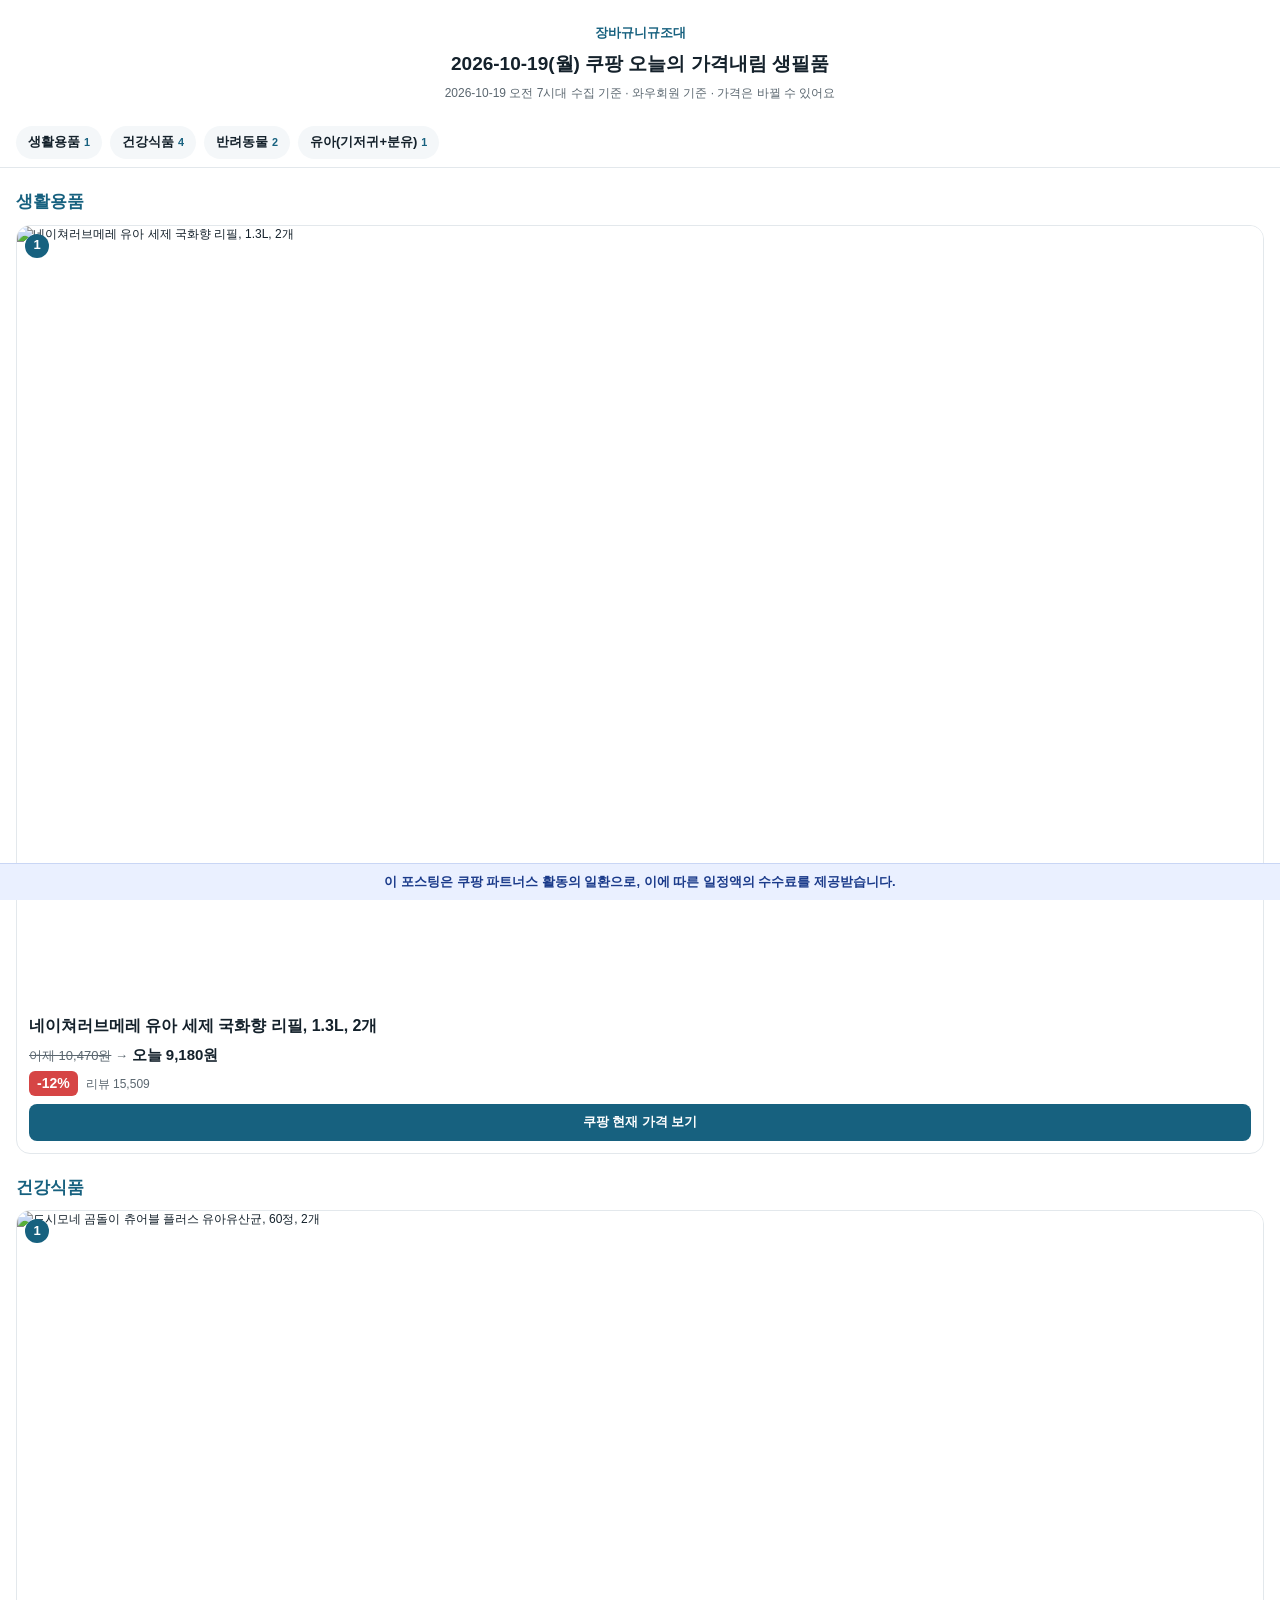
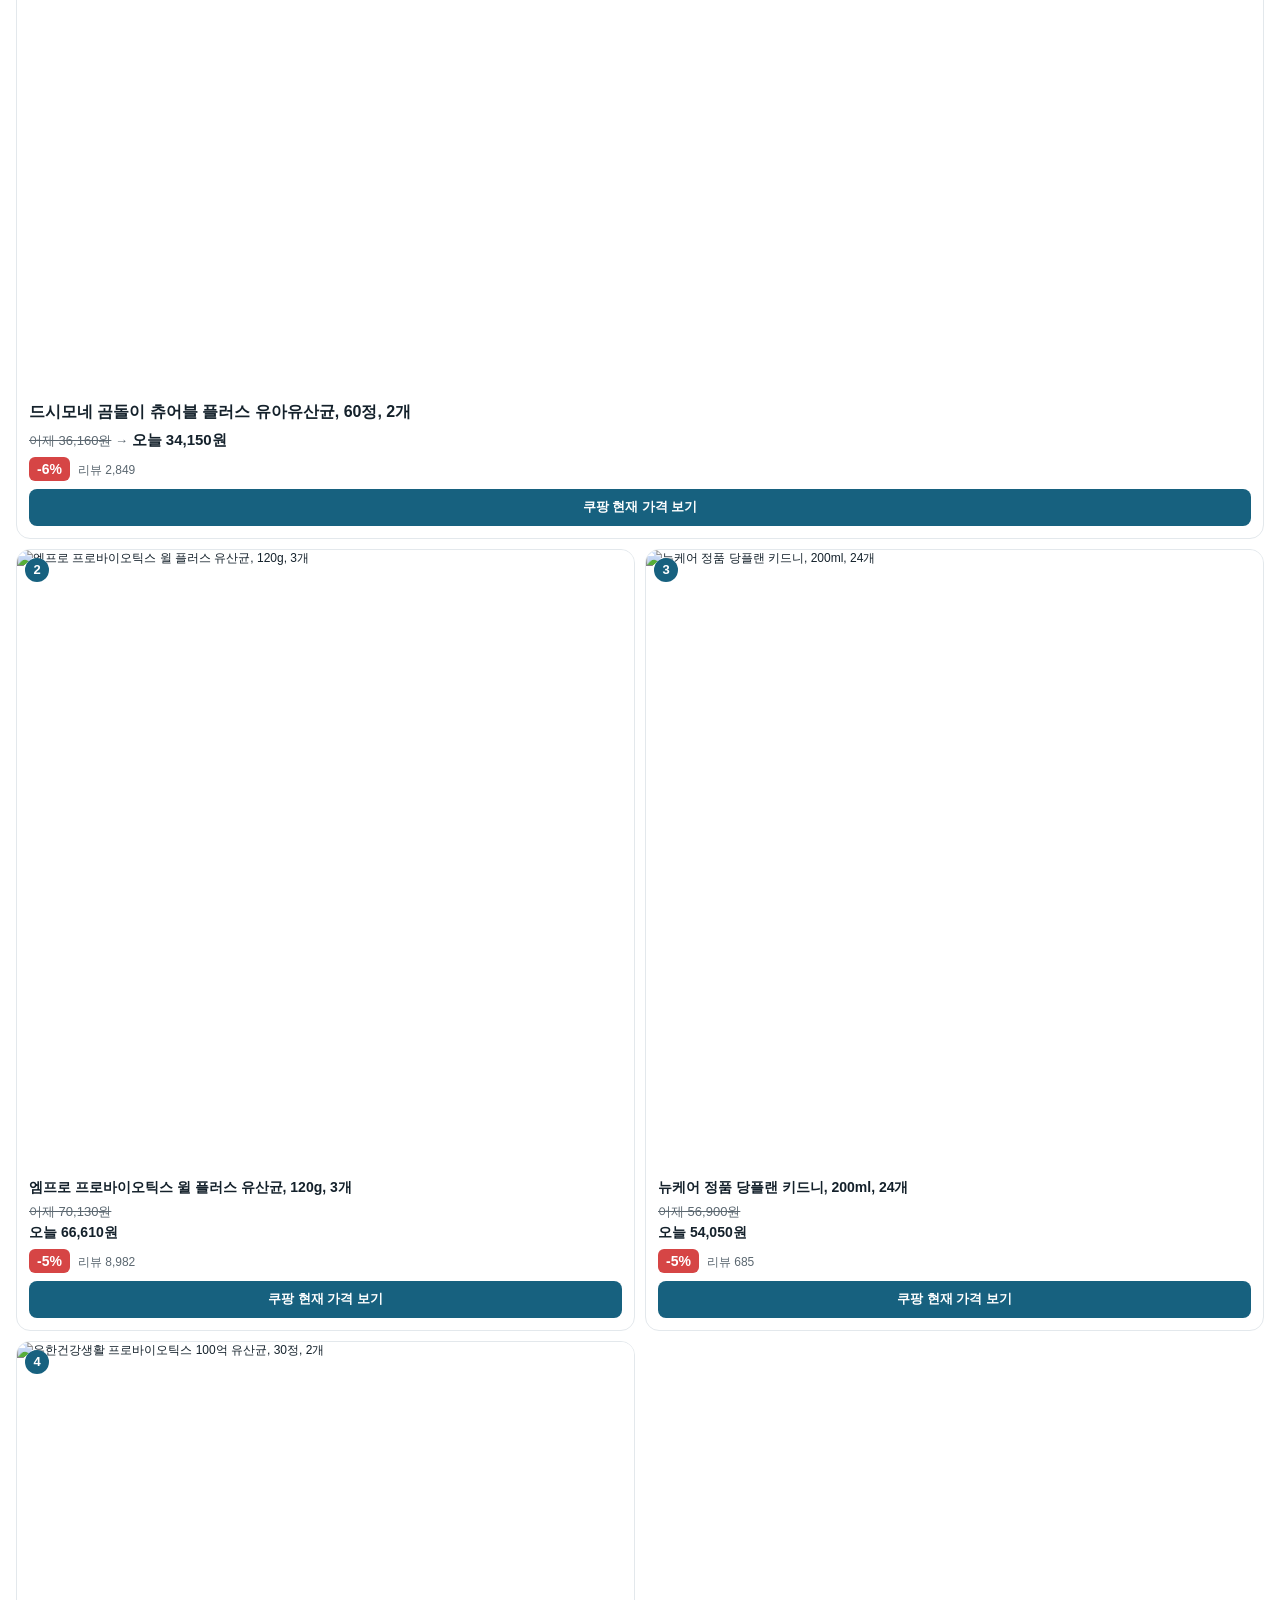
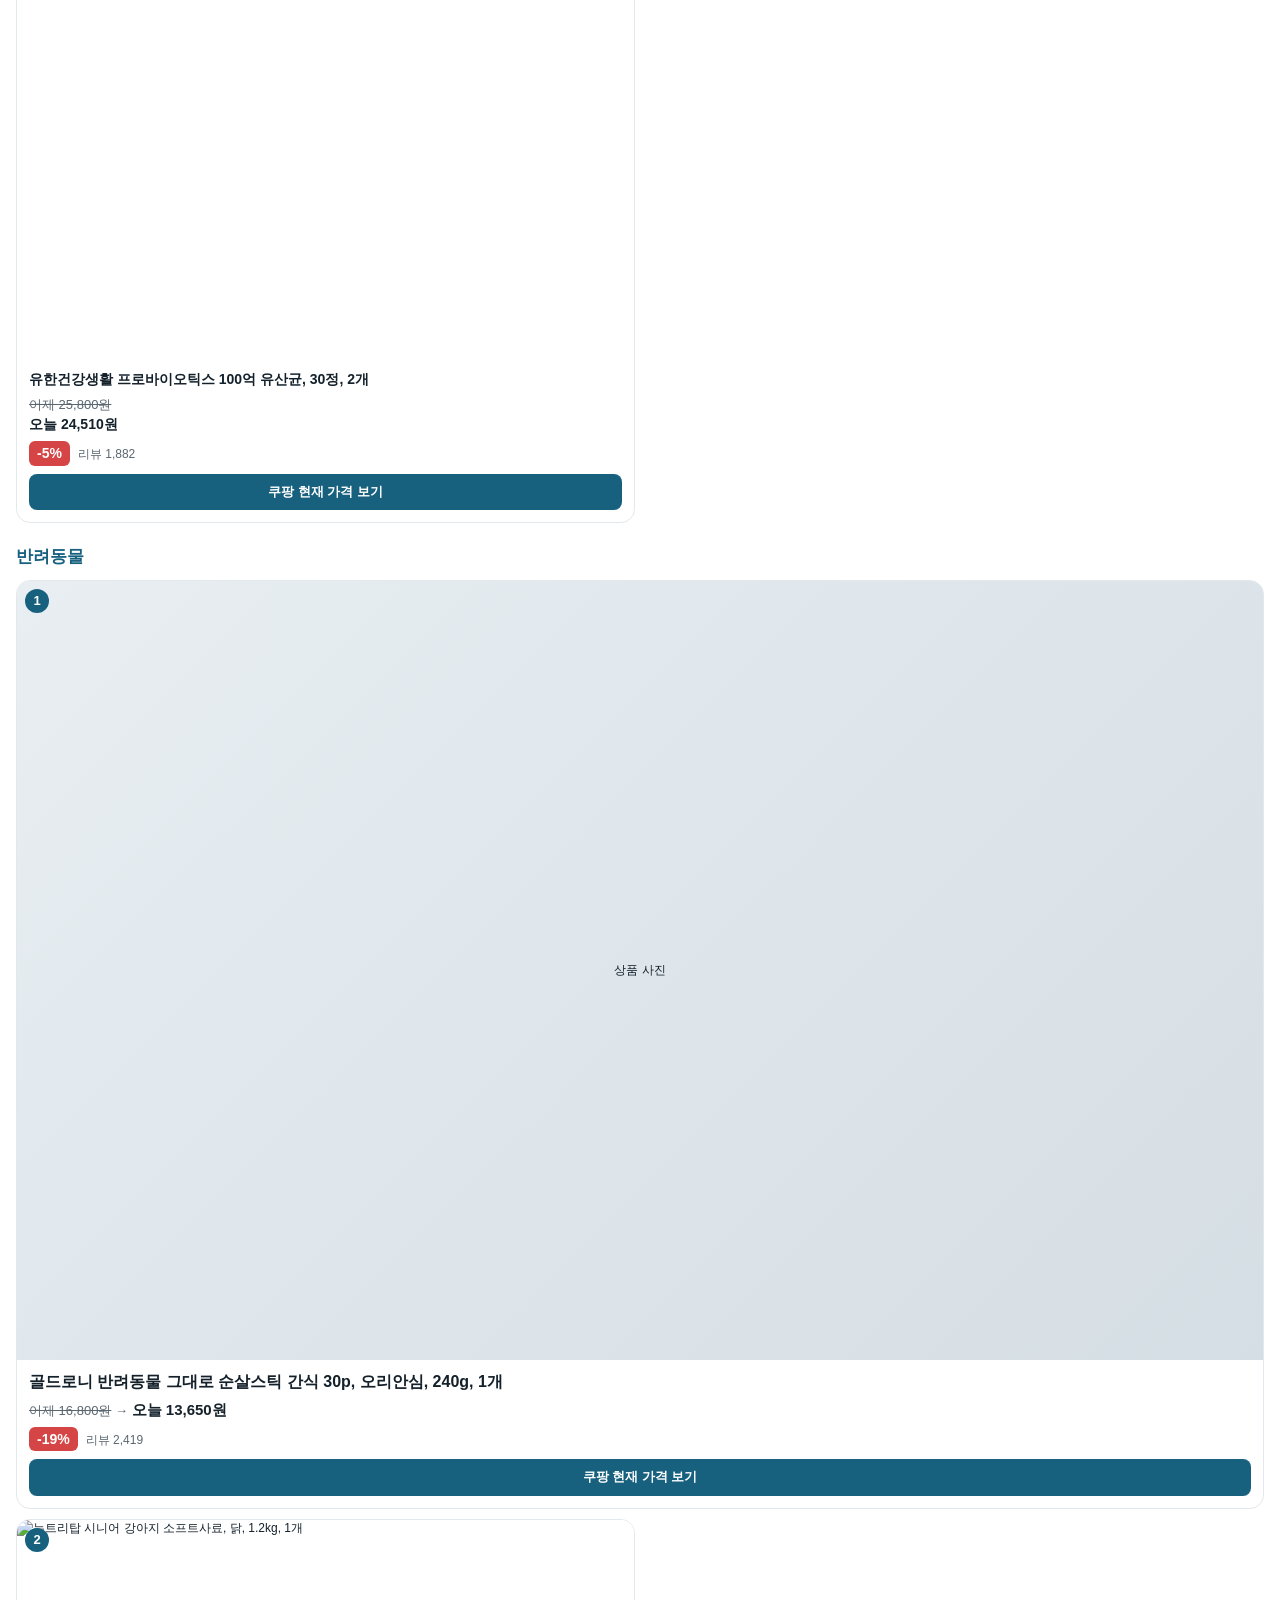
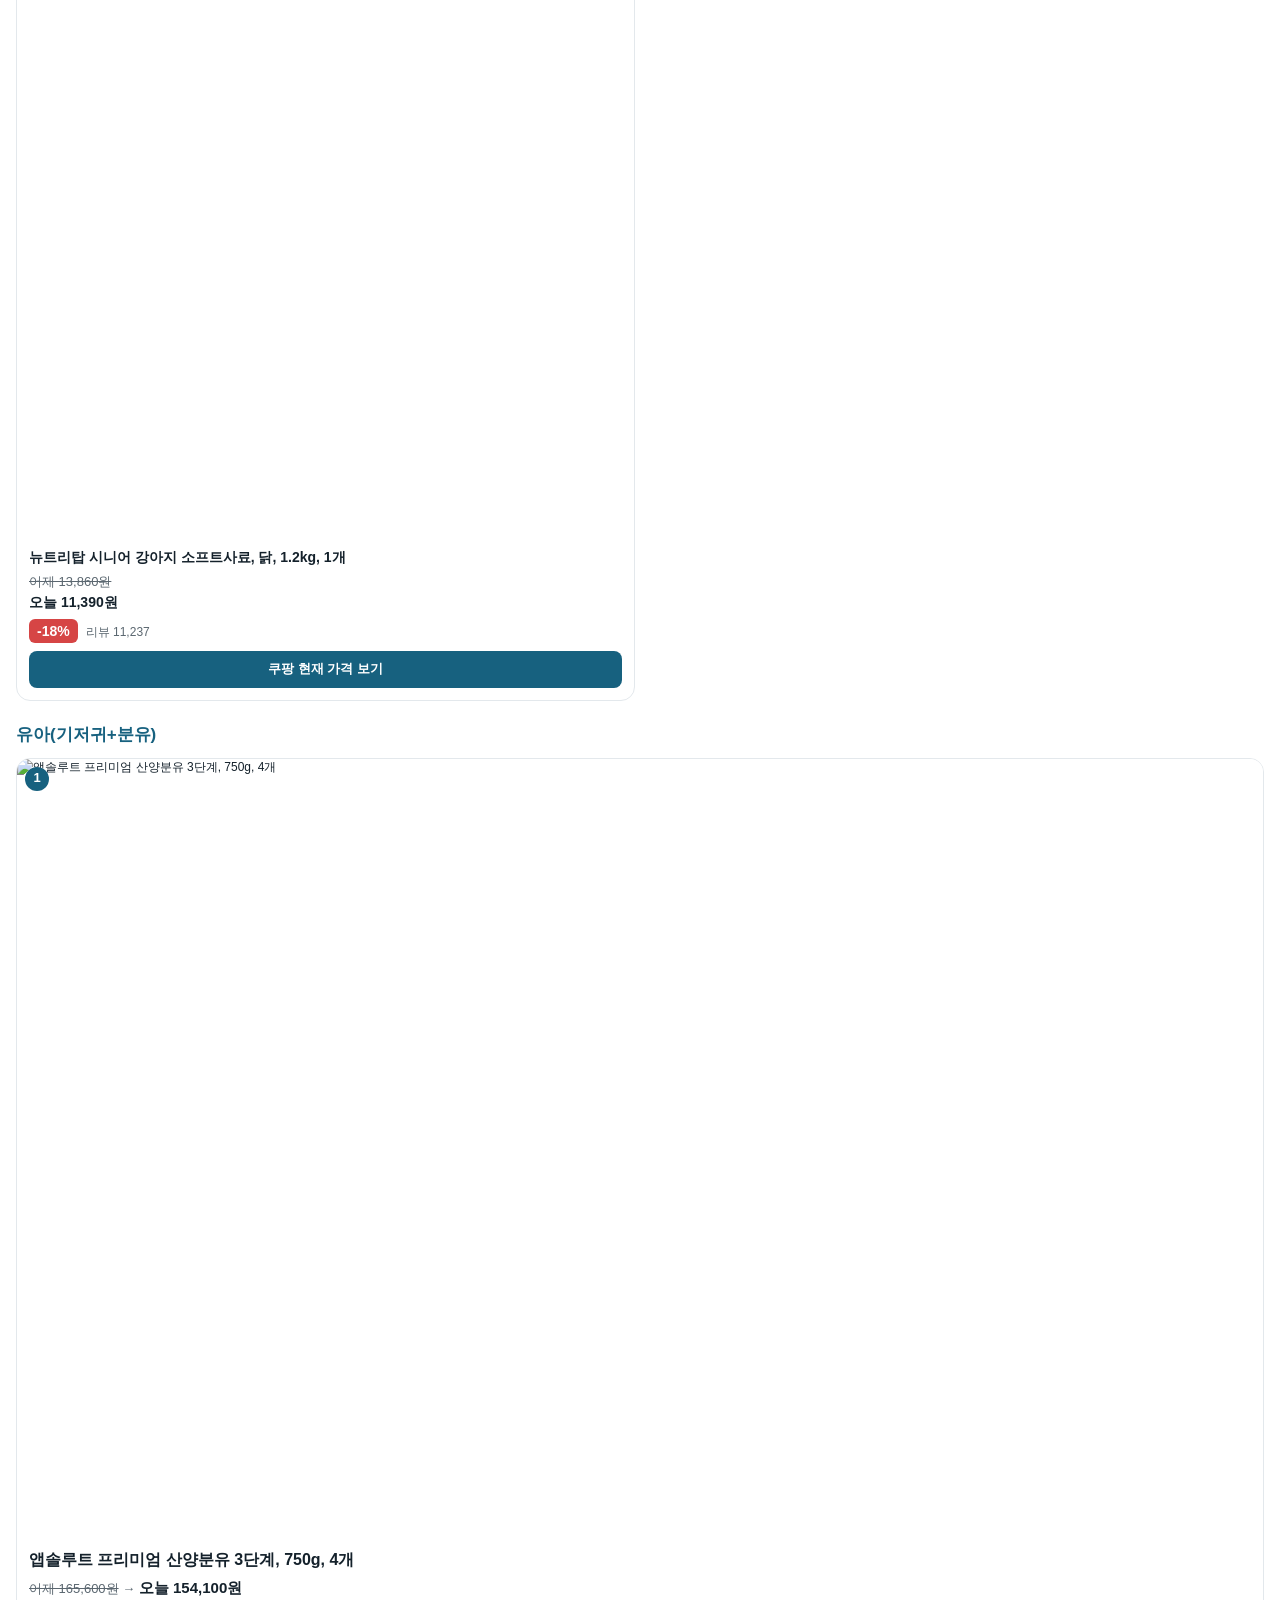
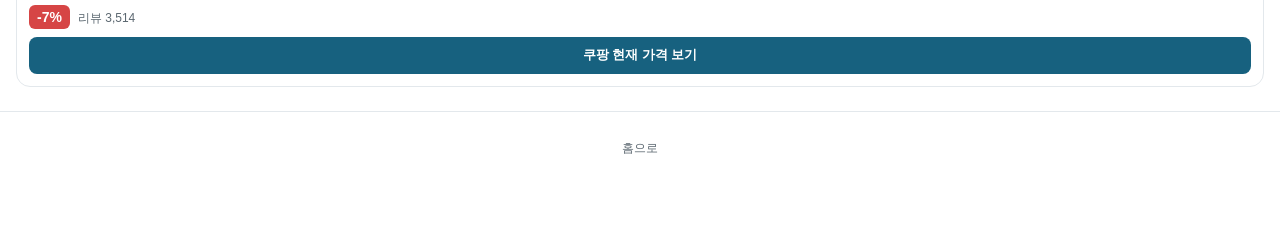
==== docs/2026-10-19/index.html @ b3f0194c "Add first prototype of price-drop page Co-Authored-By: Claude Sonnet 5.5 <noreply@anthropic.com> Cla" ====
<!doctype html><html lang="ko"><head><meta charset="utf-8">
<meta name="viewport" content="width=device-width,initial-scale=1"><title>2026-10-19(월) 쿠팡 오늘의 가격내림 생필품</title>
<link rel="stylesheet" href="../style.css"></head><body>
<header class="top"><a class="home" href="../index.html">장바규니규조대</a>
<h1>2026-10-19(월) 쿠팡 오늘의 가격내림 생필품</h1>
<p class="note">2026-10-19 오전 7시대 수집 기준 · 와우회원 기준 · 가격은 바뀔 수 있어요</p></header>
<nav class="chips"><a href="#c0">생활용품<small>1</small></a><a href="#c3">건강식품<small>4</small></a><a href="#c4">반려동물<small>2</small></a><a href="#c5">유아(기저귀+분유)<small>1</small></a></nav><main><section id="c0"><h2>생활용품</h2><article class="card hero">
  <a class="photo" href="https://link.coupang.com/a/hXZrEuwJ5w" target="_blank" rel="sponsored noopener" aria-label="네이쳐러브메레 유아 세제 국화향 리필, 1.3L, 2개"><img src="https://thumbnail.coupangcdn.com/thumbnails/remote/492x492ex/image/retail/images/11090075282534-c994d308-a100-4cab-b5fc-1fe533b84400.jpg" alt="네이쳐러브메레 유아 세제 국화향 리필, 1.3L, 2개" loading="lazy"><b class="rank">1</b></a>
  <div class="body">
    <h3>네이쳐러브메레 유아 세제 국화향 리필, 1.3L, 2개</h3>
    <p class="price"><s>어제 10,470원</s> <i>→</i> <strong>오늘 9,180원</strong></p>
    <p class="meta"><span class="pct">-12%</span><span class="rev">리뷰 15,509</span></p>
    <a class="btn" href="https://link.coupang.com/a/hXZrEuwJ5w" target="_blank" rel="sponsored noopener">쿠팡 현재 가격 보기</a>
  </div>
</article></section><section id="c3"><h2>건강식품</h2><article class="card hero">
  <a class="photo" href="https://www.coupang.com/vp/products/6040975257?itemId=18741627277&amp;vendorItemId=85873890688&amp;sourceType=CATEGORY&amp;categoryId=195976" target="_blank" rel="sponsored noopener" aria-label="드시모네 곰돌이 츄어블 플러스 유아유산균, 60정, 2개"><img src="https://thumbnail.coupangcdn.com/thumbnails/remote/492x492ex/image/retail/images/59915918349047-0c8d7c4a-400c-448c-8510-13bbc71eabd9.jpg" alt="드시모네 곰돌이 츄어블 플러스 유아유산균, 60정, 2개" loading="lazy"><b class="rank">1</b></a>
  <div class="body">
    <h3>드시모네 곰돌이 츄어블 플러스 유아유산균, 60정, 2개</h3>
    <p class="price"><s>어제 36,160원</s> <i>→</i> <strong>오늘 34,150원</strong></p>
    <p class="meta"><span class="pct">-6%</span><span class="rev">리뷰 2,849</span></p>
    <a class="btn" href="https://www.coupang.com/vp/products/6040975257?itemId=18741627277&amp;vendorItemId=85873890688&amp;sourceType=CATEGORY&amp;categoryId=195976" target="_blank" rel="sponsored noopener">쿠팡 현재 가격 보기</a>
  </div>
</article><div class="grid"><article class="card">
  <a class="photo" href="https://www.coupang.com/vp/products/1337824068?itemId=16351974972&amp;vendorItemId=86021618459&amp;sourceType=CATEGORY&amp;categoryId=195976" target="_blank" rel="sponsored noopener" aria-label="엠프로 프로바이오틱스 윌 플러스 유산균, 120g, 3개"><img src="https://thumbnail.coupangcdn.com/thumbnails/remote/492x492ex/image/retail/images/7361507125589-d2da9ee9-25b2-48ab-9fcf-38f5b7d74e4f.jpg" alt="엠프로 프로바이오틱스 윌 플러스 유산균, 120g, 3개" loading="lazy"><b class="rank">2</b></a>
  <div class="body">
    <h3>엠프로 프로바이오틱스 윌 플러스 유산균, 120g, 3개</h3>
    <p class="price"><s>어제 70,130원</s> <i>→</i> <strong>오늘 66,610원</strong></p>
    <p class="meta"><span class="pct">-5%</span><span class="rev">리뷰 8,982</span></p>
    <a class="btn" href="https://www.coupang.com/vp/products/1337824068?itemId=16351974972&amp;vendorItemId=86021618459&amp;sourceType=CATEGORY&amp;categoryId=195976" target="_blank" rel="sponsored noopener">쿠팡 현재 가격 보기</a>
  </div>
</article><article class="card">
  <a class="photo" href="https://www.coupang.com/vp/products/8462808412?itemId=24483310647&amp;vendorItemId=91996639443&amp;sourceType=CATEGORY&amp;categoryId=195976" target="_blank" rel="sponsored noopener" aria-label="뉴케어 정품 당플랜 키드니, 200ml, 24개"><img src="https://thumbnail.coupangcdn.com/thumbnails/remote/492x492ex/image/retail/images/92954010865341-32cf0f9d-6e2e-4eff-b605-7004912ba4b3.jpg" alt="뉴케어 정품 당플랜 키드니, 200ml, 24개" loading="lazy"><b class="rank">3</b></a>
  <div class="body">
    <h3>뉴케어 정품 당플랜 키드니, 200ml, 24개</h3>
    <p class="price"><s>어제 56,900원</s> <i>→</i> <strong>오늘 54,050원</strong></p>
    <p class="meta"><span class="pct">-5%</span><span class="rev">리뷰 685</span></p>
    <a class="btn" href="https://www.coupang.com/vp/products/8462808412?itemId=24483310647&amp;vendorItemId=91996639443&amp;sourceType=CATEGORY&amp;categoryId=195976" target="_blank" rel="sponsored noopener">쿠팡 현재 가격 보기</a>
  </div>
</article><article class="card">
  <a class="photo" href="https://www.coupang.com/vp/products/9080931322?itemId=26739718710&amp;vendorItemId=93710983745&amp;sourceType=CATEGORY&amp;categoryId=195976" target="_blank" rel="sponsored noopener" aria-label="유한건강생활 프로바이오틱스 100억 유산균, 30정, 2개"><img src="https://thumbnail.coupangcdn.com/thumbnails/remote/492x492ex/image/retail/images/112350c9-bebc-42a7-ba61-17fb60cdf4e27249206987080353691.png" alt="유한건강생활 프로바이오틱스 100억 유산균, 30정, 2개" loading="lazy"><b class="rank">4</b></a>
  <div class="body">
    <h3>유한건강생활 프로바이오틱스 100억 유산균, 30정, 2개</h3>
    <p class="price"><s>어제 25,800원</s> <i>→</i> <strong>오늘 24,510원</strong></p>
    <p class="meta"><span class="pct">-5%</span><span class="rev">리뷰 1,882</span></p>
    <a class="btn" href="https://www.coupang.com/vp/products/9080931322?itemId=26739718710&amp;vendorItemId=93710983745&amp;sourceType=CATEGORY&amp;categoryId=195976" target="_blank" rel="sponsored noopener">쿠팡 현재 가격 보기</a>
  </div>
</article></div></section><section id="c4"><h2>반려동물</h2><article class="card hero">
  <a class="photo" href="https://www.coupang.com/vp/products/6212131633?itemId=12386762097&amp;vendorItemId=81382577303&amp;sourceType=CATEGORY&amp;categoryId=115574" target="_blank" rel="sponsored noopener" aria-label="골드로니 반려동물 그대로 순살스틱 간식 30p, 오리안심, 240g, 1개"><span>상품 사진</span><b class="rank">1</b></a>
  <div class="body">
    <h3>골드로니 반려동물 그대로 순살스틱 간식 30p, 오리안심, 240g, 1개</h3>
    <p class="price"><s>어제 16,800원</s> <i>→</i> <strong>오늘 13,650원</strong></p>
    <p class="meta"><span class="pct">-19%</span><span class="rev">리뷰 2,419</span></p>
    <a class="btn" href="https://www.coupang.com/vp/products/6212131633?itemId=12386762097&amp;vendorItemId=81382577303&amp;sourceType=CATEGORY&amp;categoryId=115574" target="_blank" rel="sponsored noopener">쿠팡 현재 가격 보기</a>
  </div>
</article><div class="grid"><article class="card">
  <a class="photo" href="https://link.coupang.com/a/hXZqLnM7oW" target="_blank" rel="sponsored noopener" aria-label="뉴트리탑 시니어 강아지 소프트사료, 닭, 1.2kg, 1개"><img src="https://thumbnail.coupangcdn.com/thumbnails/remote/492x492ex/image/retail/images/2228235648543167-c9e88bc5-2fe8-45fc-8895-27dca9a9968c.jpg" alt="뉴트리탑 시니어 강아지 소프트사료, 닭, 1.2kg, 1개" loading="lazy"><b class="rank">2</b></a>
  <div class="body">
    <h3>뉴트리탑 시니어 강아지 소프트사료, 닭, 1.2kg, 1개</h3>
    <p class="price"><s>어제 13,860원</s> <i>→</i> <strong>오늘 11,390원</strong></p>
    <p class="meta"><span class="pct">-18%</span><span class="rev">리뷰 11,237</span></p>
    <a class="btn" href="https://link.coupang.com/a/hXZqLnM7oW" target="_blank" rel="sponsored noopener">쿠팡 현재 가격 보기</a>
  </div>
</article></div></section><section id="c5"><h2>유아(기저귀+분유)</h2><article class="card hero">
  <a class="photo" href="https://link.coupang.com/a/hXZtbVx8Oi" target="_blank" rel="sponsored noopener" aria-label="앱솔루트 프리미엄 산양분유 3단계, 750g, 4개"><img src="https://thumbnail.coupangcdn.com/thumbnails/remote/492x492ex/image/retail/images/905257233662647-a87dc70b-dfaa-4475-a1e9-499391efe91d.jpg" alt="앱솔루트 프리미엄 산양분유 3단계, 750g, 4개" loading="lazy"><b class="rank">1</b></a>
  <div class="body">
    <h3>앱솔루트 프리미엄 산양분유 3단계, 750g, 4개</h3>
    <p class="price"><s>어제 165,600원</s> <i>→</i> <strong>오늘 154,100원</strong></p>
    <p class="meta"><span class="pct">-7%</span><span class="rev">리뷰 3,514</span></p>
    <a class="btn" href="https://link.coupang.com/a/hXZtbVx8Oi" target="_blank" rel="sponsored noopener">쿠팡 현재 가격 보기</a>
  </div>
</article></section></main>
<footer><p><a href="../index.html">홈으로</a></p></footer><div class="ad-bar">이 포스팅은 쿠팡 파트너스 활동의 일환으로, 이에 따른 일정액의 수수료를 제공받습니다.</div></body></html>
---- docs/style.css ----
:root{--blue:#17617f;--ink:#14212b;--sub:#5b6770;--line:#e3e8ec;--bg:#fff;--soft:#f4f7f9;--down:#d64545}
*{box-sizing:border-box}
body{margin:0;background:var(--bg);color:var(--ink);font-family:Pretendard,"Apple SD Gothic Neo","Malgun Gothic","Noto Sans KR",sans-serif;line-height:1.45;-webkit-text-size-adjust:100%}
a{color:inherit;text-decoration:none}
header.top{padding:20px 16px 12px;text-align:center}
.home{font-size:13px;color:var(--blue);font-weight:700}
h1{font-size:19px;line-height:1.35;margin:8px 0}
.note{font-size:12px;color:var(--sub);margin:4px 0}
.ad{font-size:11px;color:var(--sub);margin:4px 0}
.chips{display:flex;gap:8px;overflow-x:auto;padding:8px 16px;position:sticky;top:0;background:var(--bg);border-bottom:1px solid var(--line);scrollbar-width:none}
.chips a{flex:0 0 auto;padding:7px 12px;border-radius:999px;background:var(--soft);font-size:13px;font-weight:600}
.chips small{margin-left:4px;color:var(--blue)}
main{padding:0 16px 24px}
section{padding-top:22px}
h2{font-size:17px;margin:0 0 10px;color:var(--blue)}
.card{border:1px solid var(--line);border-radius:14px;overflow:hidden;background:#fff}
.photo{position:relative;background:linear-gradient(135deg,#e8eef2,#d5dee4);display:flex;align-items:center;justify-content:center;color:#8a98a2;font-size:12px;aspect-ratio:4/3}
.rank{position:absolute;left:8px;top:8px;background:var(--blue);color:#fff;width:24px;height:24px;border-radius:50%;display:flex;align-items:center;justify-content:center;font-size:13px}
.body{padding:10px 12px 12px}
h3{font-size:14px;margin:0 0 6px;font-weight:600;display:-webkit-box;-webkit-line-clamp:2;-webkit-box-orient:vertical;overflow:hidden}
.price{margin:0;font-size:13px}.price s{color:var(--sub)}.price i{color:var(--sub);font-style:normal}.price strong{font-size:15px}
.meta{margin:6px 0 8px;font-size:12px;color:var(--sub)}
.pct{display:inline-block;background:var(--down);color:#fff;font-weight:800;font-size:14px;padding:2px 8px;border-radius:6px;margin-right:8px}
.btn{display:block;text-align:center;background:var(--blue);color:#fff;font-weight:700;font-size:13px;padding:9px;border-radius:8px}
.hero h3{font-size:16px;-webkit-line-clamp:3}.hero .photo{aspect-ratio:16/10}
.grid{display:grid;grid-template-columns:minmax(0,1fr) minmax(0,1fr);gap:10px;margin-top:10px}
.grid .photo{aspect-ratio:1/1}.grid .price s{display:block}.grid .price i{display:none}.grid .price strong{font-size:14px}
details{margin-top:10px;font-size:13px}summary{padding:10px 12px;background:var(--soft);border-radius:8px;font-weight:600;cursor:pointer}
details ul{list-style:none;margin:6px 0 0;padding:0}details li{display:flex;justify-content:space-between;gap:10px;padding:8px 4px;border-bottom:1px solid var(--line)}details b{color:var(--down)}
.empty{color:var(--sub);font-size:13px}
footer{padding:16px;text-align:center;border-top:1px solid var(--line);font-size:12px;color:var(--sub)}
.logo{width:150px;height:72px;margin:0 auto;background:var(--blue);color:#fff;border-radius:8px;display:flex;align-items:center;justify-content:center;font-size:20px}
.days{list-style:none;margin:0;padding:12px 0}
.days a{display:flex;justify-content:space-between;align-items:center;gap:10px;padding:14px 4px;border-bottom:1px solid var(--line);font-size:14px;font-weight:600}
.days small{color:var(--blue);font-weight:700;white-space:nowrap}
.days em{font-style:normal;background:var(--down);color:#fff;font-size:10px;font-weight:800;padding:2px 6px;border-radius:4px;margin-right:6px;vertical-align:1px}
.days b{color:var(--sub);font-size:18px;font-weight:400}
.days a{display:grid;grid-template-columns:1fr auto;column-gap:10px;row-gap:2px;align-items:center}
.days span{word-break:keep-all;grid-column:1;line-height:1.4}
.days small{grid-column:1;grid-row:2}
.days b{grid-column:2;grid-row:1/3}

.days a{display:flex;align-items:center;gap:8px;font-size:13.5px;padding:14px 2px}
.days span{flex:1 1 auto;min-width:0;white-space:nowrap;overflow:hidden;text-overflow:ellipsis;word-break:normal}
.days small{flex:0 0 auto;grid-row:auto}
.days b{flex:0 0 auto;grid-row:auto}

.ad-top-unused{font-size:14px;font-weight:700;color:#1a3a8a;background:#eaf0ff;border-radius:8px;padding:8px 10px;margin:8px 0;line-height:1.4}

.ad-bar{position:fixed;left:0;right:0;bottom:0;z-index:10;background:#eaf0ff;color:#1a3a8a;font-size:13px;font-weight:700;text-align:center;line-height:1.35;padding:9px 16px calc(9px + env(safe-area-inset-bottom,0px));border-top:1px solid #c9d6f5}
body{padding-bottom:64px}

.photo img{width:100%;height:100%;object-fit:contain;background:#fff;display:block}

a.photo{display:flex;color:inherit}
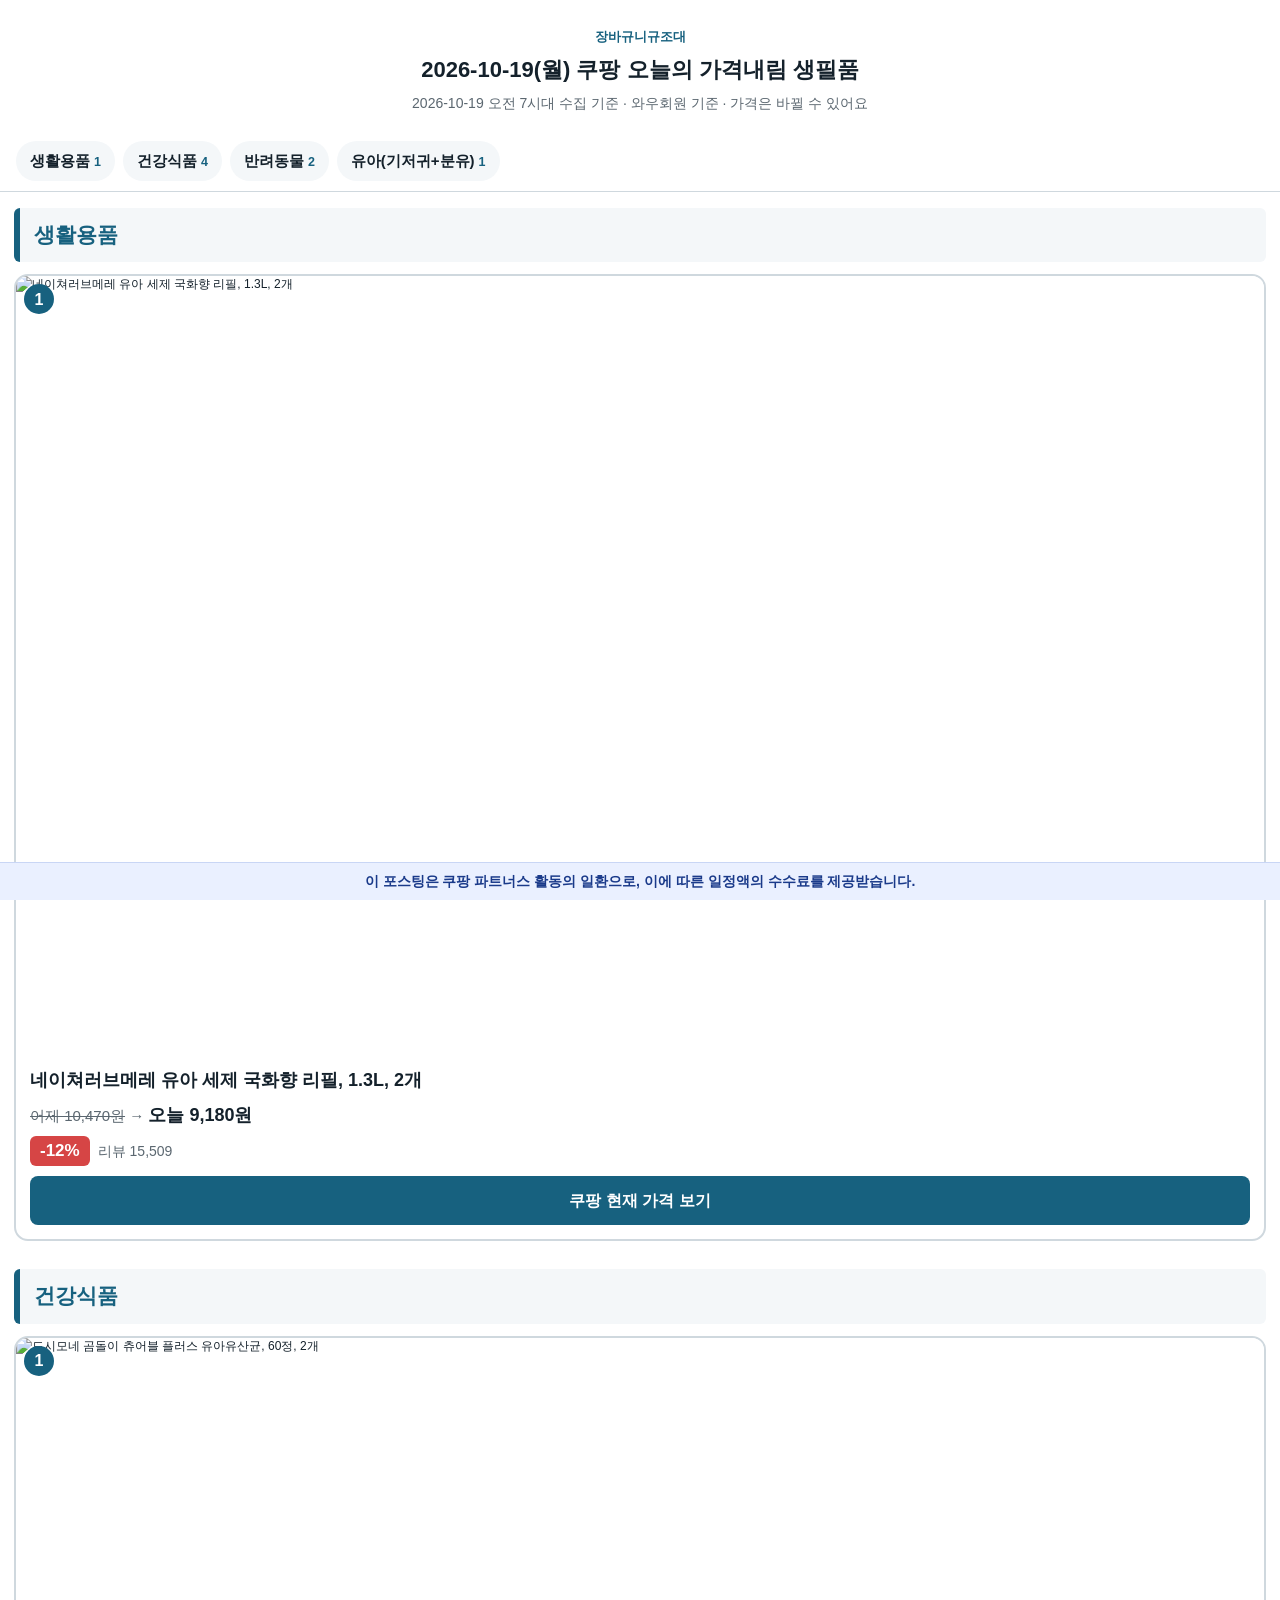
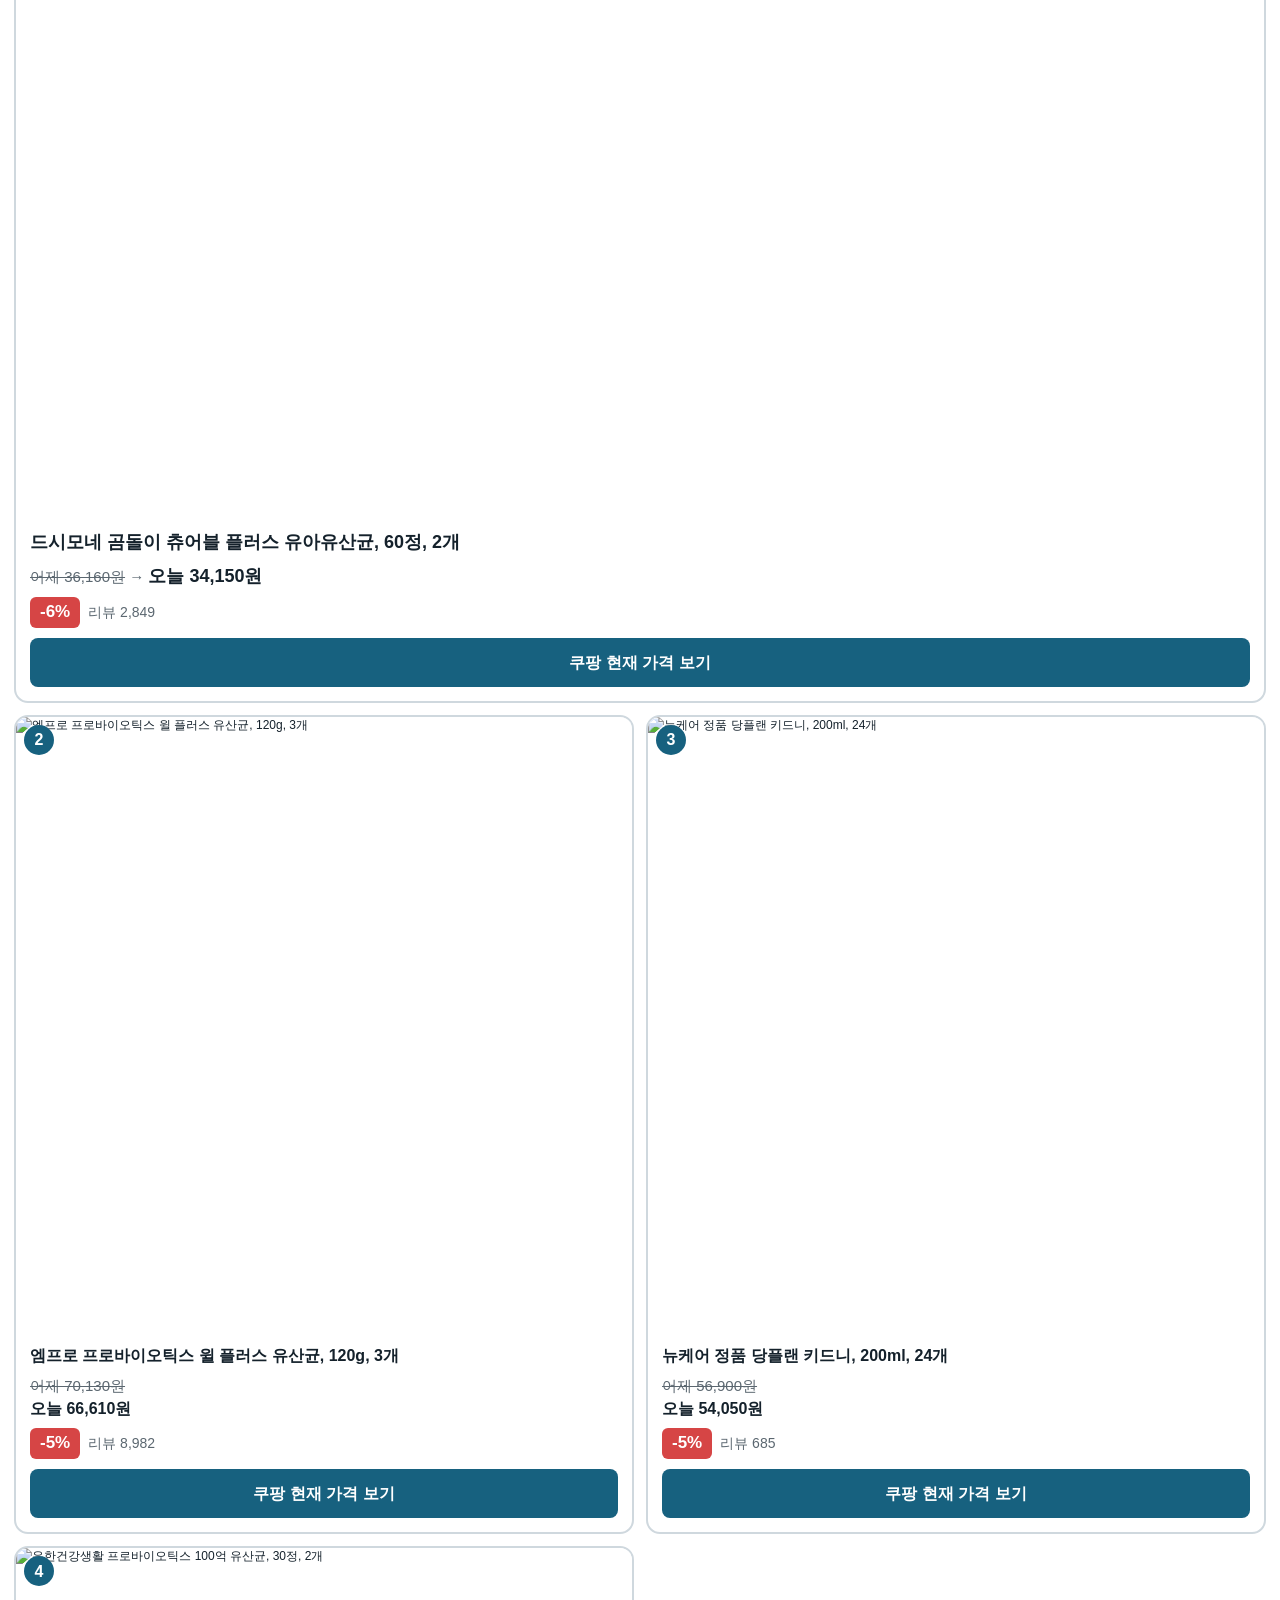
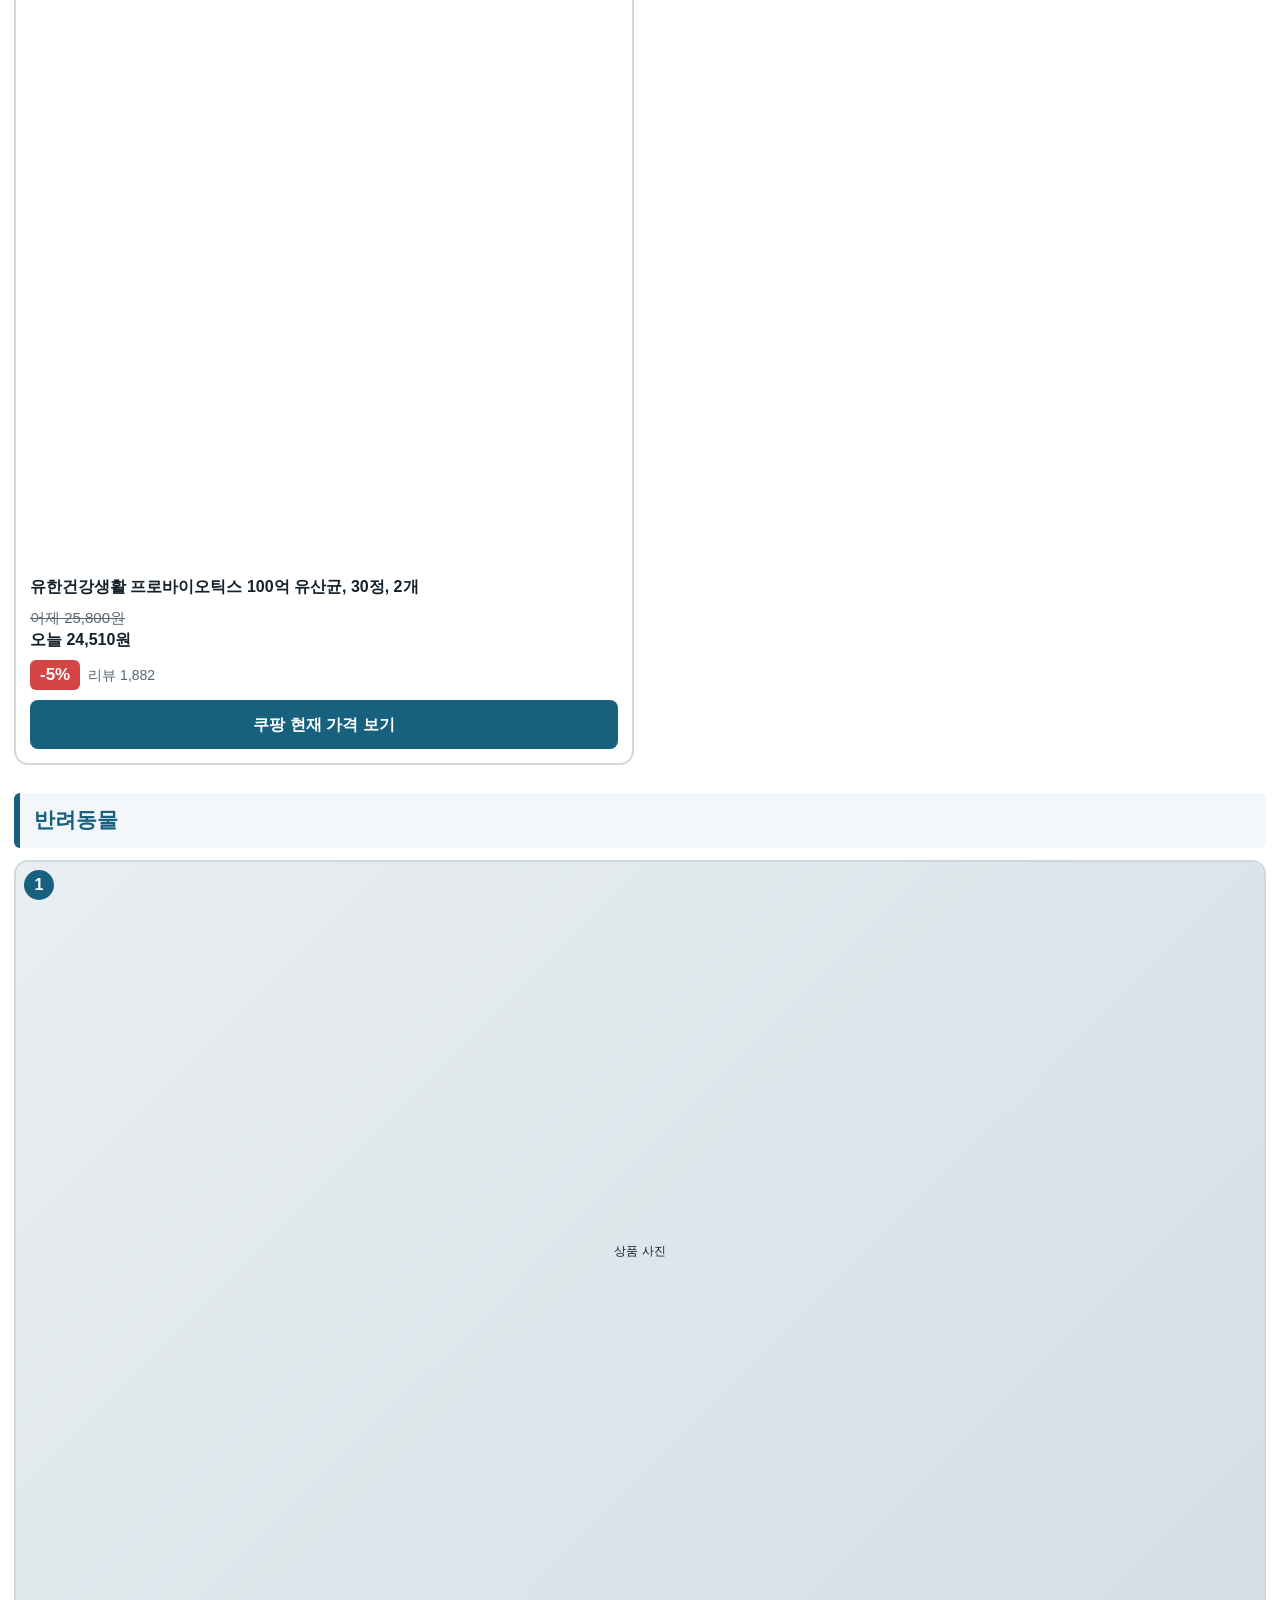
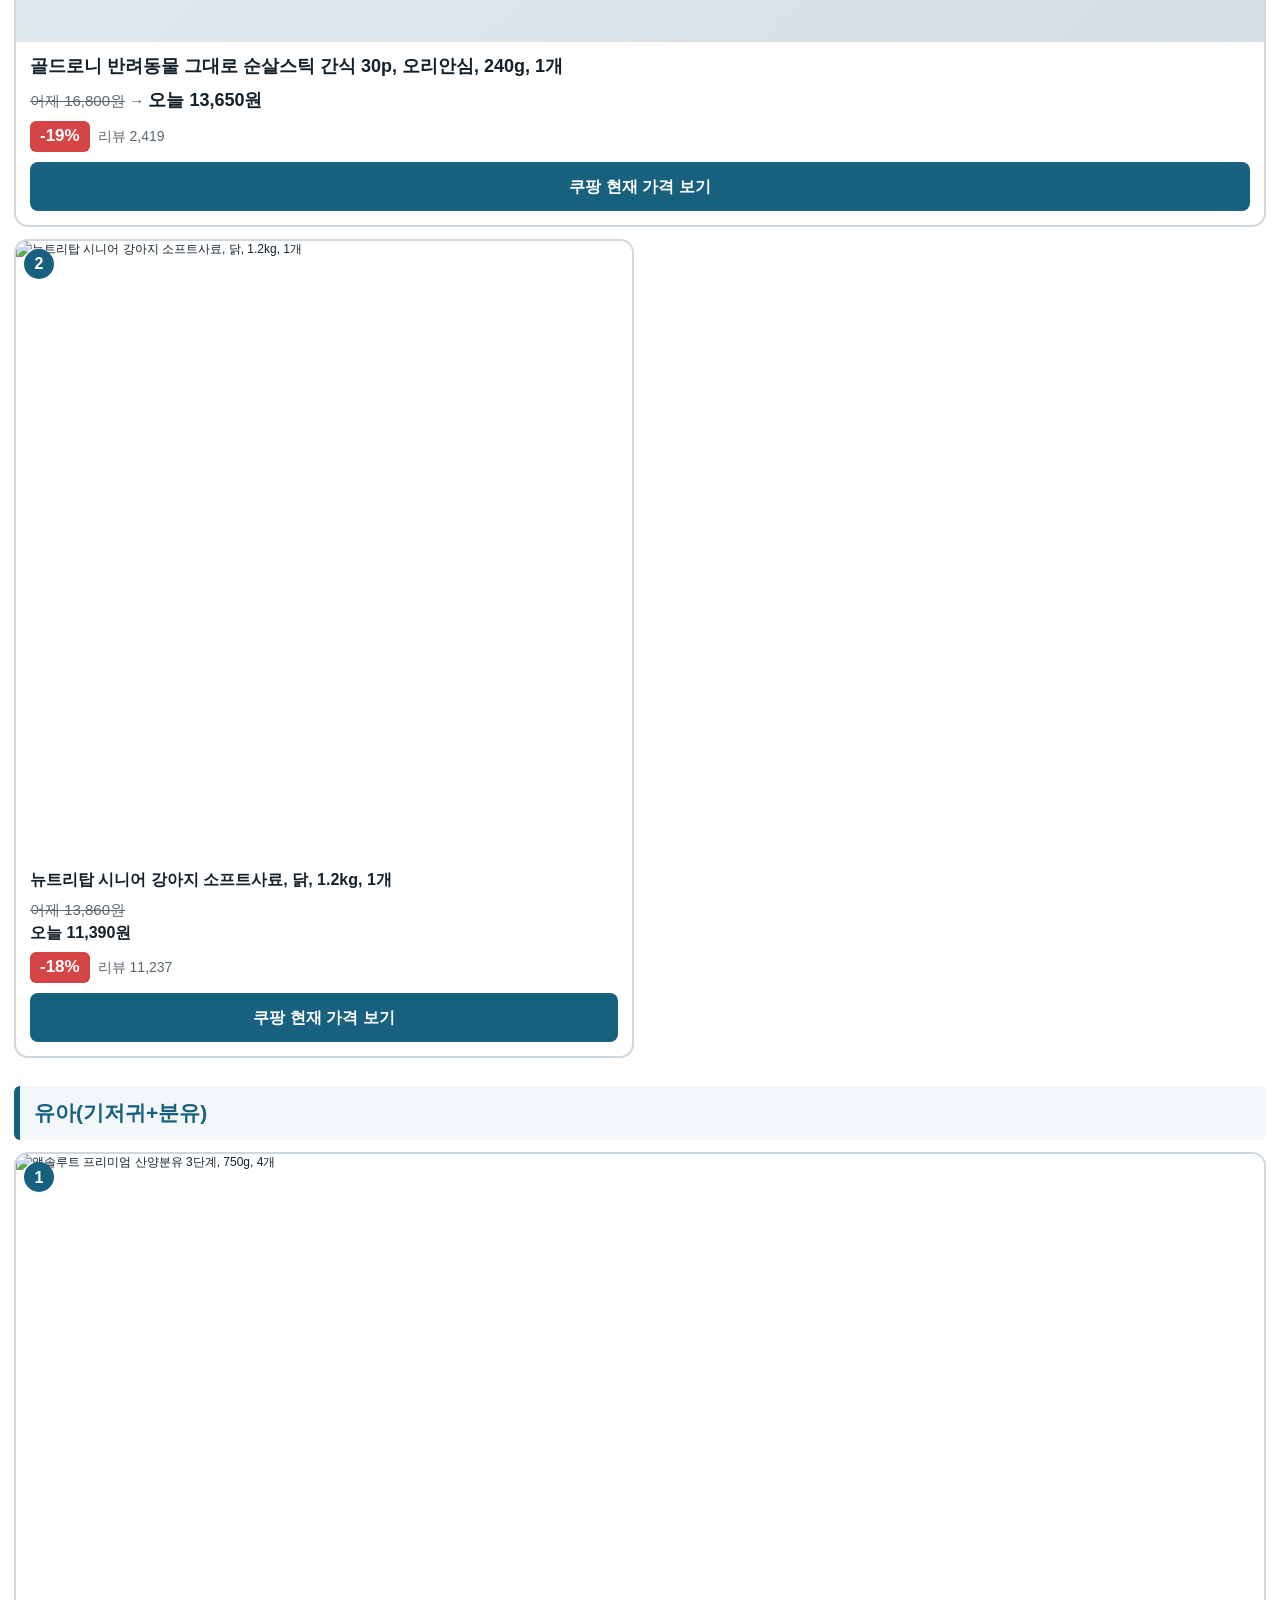
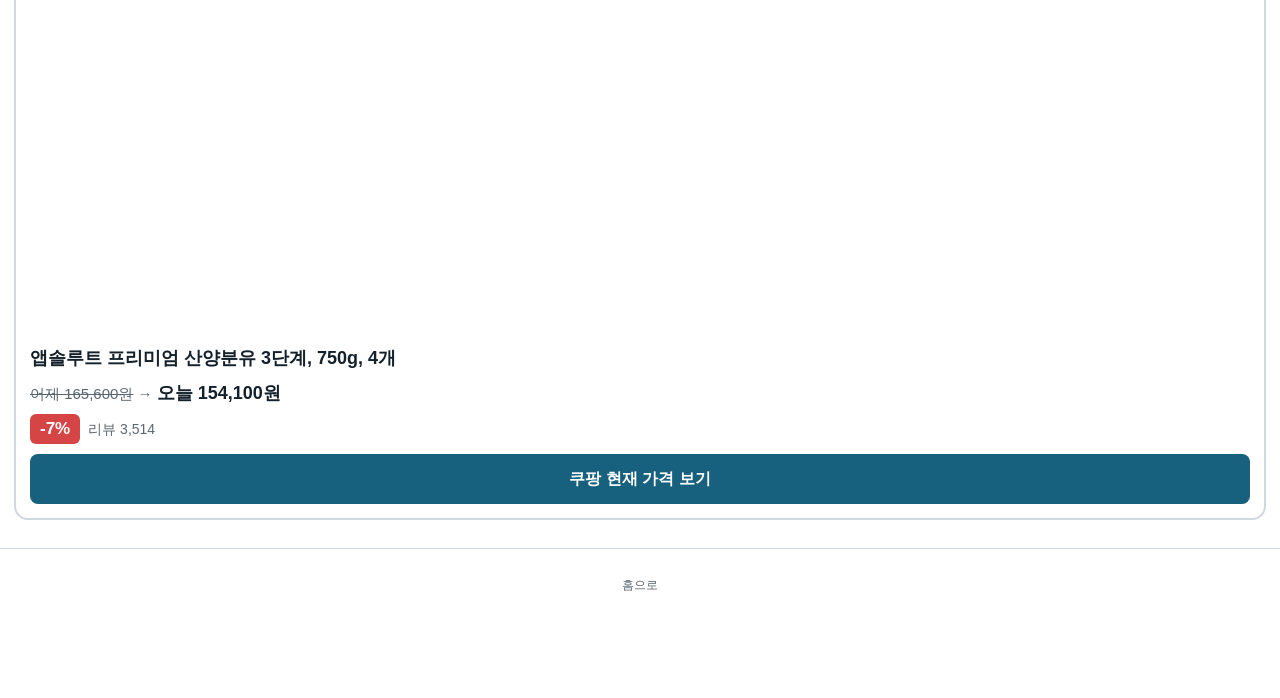
==== commit 3b270577: "Larger text and clearer card separation for mobile Co-Authored-By: Claude Sonnet 5.5 <noreply@anthro" ====
--- a/docs/2026-10-19/index.html
+++ b/docs/2026-10-19/index.html
@@ -1,5 +1,5 @@
 <!doctype html><html lang="ko"><head><meta charset="utf-8">
-<meta name="viewport" content="width=device-width,initial-scale=1"><title>2026-10-19(월) 쿠팡 오늘의 가격내림 생필품</title>
+<meta name="viewport" content="width=device-width,initial-scale=1"><meta name="color-scheme" content="light"><title>2026-10-19(월) 쿠팡 오늘의 가격내림 생필품</title>
 <link rel="stylesheet" href="../style.css"></head><body>
 <header class="top"><a class="home" href="../index.html">장바규니규조대</a>
 <h1>2026-10-19(월) 쿠팡 오늘의 가격내림 생필품</h1>
@@ -13,44 +13,44 @@
     <a class="btn" href="https://link.coupang.com/a/hXZrEuwJ5w" target="_blank" rel="sponsored noopener">쿠팡 현재 가격 보기</a>
   </div>
 </article></section><section id="c3"><h2>건강식품</h2><article class="card hero">
-  <a class="photo" href="https://www.coupang.com/vp/products/6040975257?itemId=18741627277&amp;vendorItemId=85873890688&amp;sourceType=CATEGORY&amp;categoryId=195976" target="_blank" rel="sponsored noopener" aria-label="드시모네 곰돌이 츄어블 플러스 유아유산균, 60정, 2개"><img src="https://thumbnail.coupangcdn.com/thumbnails/remote/492x492ex/image/retail/images/59915918349047-0c8d7c4a-400c-448c-8510-13bbc71eabd9.jpg" alt="드시모네 곰돌이 츄어블 플러스 유아유산균, 60정, 2개" loading="lazy"><b class="rank">1</b></a>
+  <a class="photo" href="https://link.coupang.com/a/hX1n8BSZgW" target="_blank" rel="sponsored noopener" aria-label="드시모네 곰돌이 츄어블 플러스 유아유산균, 60정, 2개"><img src="https://thumbnail.coupangcdn.com/thumbnails/remote/492x492ex/image/retail/images/59915918349047-0c8d7c4a-400c-448c-8510-13bbc71eabd9.jpg" alt="드시모네 곰돌이 츄어블 플러스 유아유산균, 60정, 2개" loading="lazy"><b class="rank">1</b></a>
   <div class="body">
     <h3>드시모네 곰돌이 츄어블 플러스 유아유산균, 60정, 2개</h3>
     <p class="price"><s>어제 36,160원</s> <i>→</i> <strong>오늘 34,150원</strong></p>
     <p class="meta"><span class="pct">-6%</span><span class="rev">리뷰 2,849</span></p>
-    <a class="btn" href="https://www.coupang.com/vp/products/6040975257?itemId=18741627277&amp;vendorItemId=85873890688&amp;sourceType=CATEGORY&amp;categoryId=195976" target="_blank" rel="sponsored noopener">쿠팡 현재 가격 보기</a>
+    <a class="btn" href="https://link.coupang.com/a/hX1n8BSZgW" target="_blank" rel="sponsored noopener">쿠팡 현재 가격 보기</a>
   </div>
 </article><div class="grid"><article class="card">
-  <a class="photo" href="https://www.coupang.com/vp/products/1337824068?itemId=16351974972&amp;vendorItemId=86021618459&amp;sourceType=CATEGORY&amp;categoryId=195976" target="_blank" rel="sponsored noopener" aria-label="엠프로 프로바이오틱스 윌 플러스 유산균, 120g, 3개"><img src="https://thumbnail.coupangcdn.com/thumbnails/remote/492x492ex/image/retail/images/7361507125589-d2da9ee9-25b2-48ab-9fcf-38f5b7d74e4f.jpg" alt="엠프로 프로바이오틱스 윌 플러스 유산균, 120g, 3개" loading="lazy"><b class="rank">2</b></a>
+  <a class="photo" href="https://link.coupang.com/a/hX1prTYyQu" target="_blank" rel="sponsored noopener" aria-label="엠프로 프로바이오틱스 윌 플러스 유산균, 120g, 3개"><img src="https://thumbnail.coupangcdn.com/thumbnails/remote/492x492ex/image/retail/images/7361507125589-d2da9ee9-25b2-48ab-9fcf-38f5b7d74e4f.jpg" alt="엠프로 프로바이오틱스 윌 플러스 유산균, 120g, 3개" loading="lazy"><b class="rank">2</b></a>
   <div class="body">
     <h3>엠프로 프로바이오틱스 윌 플러스 유산균, 120g, 3개</h3>
     <p class="price"><s>어제 70,130원</s> <i>→</i> <strong>오늘 66,610원</strong></p>
     <p class="meta"><span class="pct">-5%</span><span class="rev">리뷰 8,982</span></p>
-    <a class="btn" href="https://www.coupang.com/vp/products/1337824068?itemId=16351974972&amp;vendorItemId=86021618459&amp;sourceType=CATEGORY&amp;categoryId=195976" target="_blank" rel="sponsored noopener">쿠팡 현재 가격 보기</a>
+    <a class="btn" href="https://link.coupang.com/a/hX1prTYyQu" target="_blank" rel="sponsored noopener">쿠팡 현재 가격 보기</a>
   </div>
 </article><article class="card">
-  <a class="photo" href="https://www.coupang.com/vp/products/8462808412?itemId=24483310647&amp;vendorItemId=91996639443&amp;sourceType=CATEGORY&amp;categoryId=195976" target="_blank" rel="sponsored noopener" aria-label="뉴케어 정품 당플랜 키드니, 200ml, 24개"><img src="https://thumbnail.coupangcdn.com/thumbnails/remote/492x492ex/image/retail/images/92954010865341-32cf0f9d-6e2e-4eff-b605-7004912ba4b3.jpg" alt="뉴케어 정품 당플랜 키드니, 200ml, 24개" loading="lazy"><b class="rank">3</b></a>
+  <a class="photo" href="https://link.coupang.com/a/hX1qaZeVSm" target="_blank" rel="sponsored noopener" aria-label="뉴케어 정품 당플랜 키드니, 200ml, 24개"><img src="https://thumbnail.coupangcdn.com/thumbnails/remote/492x492ex/image/retail/images/92954010865341-32cf0f9d-6e2e-4eff-b605-7004912ba4b3.jpg" alt="뉴케어 정품 당플랜 키드니, 200ml, 24개" loading="lazy"><b class="rank">3</b></a>
   <div class="body">
     <h3>뉴케어 정품 당플랜 키드니, 200ml, 24개</h3>
     <p class="price"><s>어제 56,900원</s> <i>→</i> <strong>오늘 54,050원</strong></p>
     <p class="meta"><span class="pct">-5%</span><span class="rev">리뷰 685</span></p>
-    <a class="btn" href="https://www.coupang.com/vp/products/8462808412?itemId=24483310647&amp;vendorItemId=91996639443&amp;sourceType=CATEGORY&amp;categoryId=195976" target="_blank" rel="sponsored noopener">쿠팡 현재 가격 보기</a>
+    <a class="btn" href="https://link.coupang.com/a/hX1qaZeVSm" target="_blank" rel="sponsored noopener">쿠팡 현재 가격 보기</a>
   </div>
 </article><article class="card">
-  <a class="photo" href="https://www.coupang.com/vp/products/9080931322?itemId=26739718710&amp;vendorItemId=93710983745&amp;sourceType=CATEGORY&amp;categoryId=195976" target="_blank" rel="sponsored noopener" aria-label="유한건강생활 프로바이오틱스 100억 유산균, 30정, 2개"><img src="https://thumbnail.coupangcdn.com/thumbnails/remote/492x492ex/image/retail/images/112350c9-bebc-42a7-ba61-17fb60cdf4e27249206987080353691.png" alt="유한건강생활 프로바이오틱스 100억 유산균, 30정, 2개" loading="lazy"><b class="rank">4</b></a>
+  <a class="photo" href="https://link.coupang.com/a/hX1q6i3fqe" target="_blank" rel="sponsored noopener" aria-label="유한건강생활 프로바이오틱스 100억 유산균, 30정, 2개"><img src="https://thumbnail.coupangcdn.com/thumbnails/remote/492x492ex/image/retail/images/112350c9-bebc-42a7-ba61-17fb60cdf4e27249206987080353691.png" alt="유한건강생활 프로바이오틱스 100억 유산균, 30정, 2개" loading="lazy"><b class="rank">4</b></a>
   <div class="body">
     <h3>유한건강생활 프로바이오틱스 100억 유산균, 30정, 2개</h3>
     <p class="price"><s>어제 25,800원</s> <i>→</i> <strong>오늘 24,510원</strong></p>
     <p class="meta"><span class="pct">-5%</span><span class="rev">리뷰 1,882</span></p>
-    <a class="btn" href="https://www.coupang.com/vp/products/9080931322?itemId=26739718710&amp;vendorItemId=93710983745&amp;sourceType=CATEGORY&amp;categoryId=195976" target="_blank" rel="sponsored noopener">쿠팡 현재 가격 보기</a>
+    <a class="btn" href="https://link.coupang.com/a/hX1q6i3fqe" target="_blank" rel="sponsored noopener">쿠팡 현재 가격 보기</a>
   </div>
 </article></div></section><section id="c4"><h2>반려동물</h2><article class="card hero">
-  <a class="photo" href="https://www.coupang.com/vp/products/6212131633?itemId=12386762097&amp;vendorItemId=81382577303&amp;sourceType=CATEGORY&amp;categoryId=115574" target="_blank" rel="sponsored noopener" aria-label="골드로니 반려동물 그대로 순살스틱 간식 30p, 오리안심, 240g, 1개"><span>상품 사진</span><b class="rank">1</b></a>
+  <a class="photo" href="https://link.coupang.com/a/hX1nopprMq" target="_blank" rel="sponsored noopener" aria-label="골드로니 반려동물 그대로 순살스틱 간식 30p, 오리안심, 240g, 1개"><span>상품 사진</span><b class="rank">1</b></a>
   <div class="body">
     <h3>골드로니 반려동물 그대로 순살스틱 간식 30p, 오리안심, 240g, 1개</h3>
     <p class="price"><s>어제 16,800원</s> <i>→</i> <strong>오늘 13,650원</strong></p>
     <p class="meta"><span class="pct">-19%</span><span class="rev">리뷰 2,419</span></p>
-    <a class="btn" href="https://www.coupang.com/vp/products/6212131633?itemId=12386762097&amp;vendorItemId=81382577303&amp;sourceType=CATEGORY&amp;categoryId=115574" target="_blank" rel="sponsored noopener">쿠팡 현재 가격 보기</a>
+    <a class="btn" href="https://link.coupang.com/a/hX1nopprMq" target="_blank" rel="sponsored noopener">쿠팡 현재 가격 보기</a>
   </div>
 </article><div class="grid"><article class="card">
   <a class="photo" href="https://link.coupang.com/a/hXZqLnM7oW" target="_blank" rel="sponsored noopener" aria-label="뉴트리탑 시니어 강아지 소프트사료, 닭, 1.2kg, 1개"><img src="https://thumbnail.coupangcdn.com/thumbnails/remote/492x492ex/image/retail/images/2228235648543167-c9e88bc5-2fe8-45fc-8895-27dca9a9968c.jpg" alt="뉴트리탑 시니어 강아지 소프트사료, 닭, 1.2kg, 1개" loading="lazy"><b class="rank">2</b></a>
--- a/docs/style.css
+++ b/docs/style.css
@@ -53,3 +53,40 @@
 .photo img{width:100%;height:100%;object-fit:contain;background:#fff;display:block}
 
 a.photo{display:flex;color:inherit}
+
+/* 모바일 가독성: 글씨 키우고 칸 구분 뚜렷하게 (2026-10-19 산큐백 피드백) */
+:root{color-scheme:light;--line:#cfd8de}
+body{font-size:16px}
+header.top{padding:24px 16px 14px}
+h1{font-size:22px}
+.note{font-size:14px}
+.chips{padding:10px 16px}
+.chips a{padding:9px 14px;font-size:15px}
+main{padding:0 14px 28px}
+section{margin-top:28px;padding-top:0}
+section:first-of-type{margin-top:16px}
+h2{font-size:21px;margin:0 0 12px;padding:12px 14px;background:var(--soft);border-left:6px solid var(--blue);border-radius:6px}
+.card{border:2px solid var(--line);border-radius:14px}
+.body{padding:12px 14px 14px}
+h3{font-size:16px;line-height:1.4;margin-bottom:8px}
+.hero h3{font-size:18px}
+.price{font-size:15px}.price strong{font-size:18px}
+.grid{gap:12px;margin-top:12px}
+.grid .price strong{font-size:16px}
+.meta{font-size:14px;margin:8px 0 10px}
+.pct{font-size:17px;padding:3px 10px}
+.rank{width:30px;height:30px;font-size:16px}
+.btn{font-size:16px;padding:13px}
+details{font-size:15px}summary{padding:13px 14px;font-size:16px}
+.empty{font-size:15px}
+.logo{height:80px;font-size:22px}
+.days{padding:16px 0}
+.days li{margin-bottom:12px}
+.days a{display:flex;flex-wrap:wrap;align-items:center;gap:6px 10px;padding:16px 16px;font-size:17px;border:2px solid var(--line);border-radius:12px;background:#fff}
+.days span{flex:1 1 100%;white-space:normal;overflow:visible;text-overflow:clip;word-break:keep-all;line-height:1.4}
+.days small{flex:1 1 auto;font-size:15px}
+.days b{font-size:24px}
+.days em{font-size:12px;padding:3px 7px}
+.ad-bar{font-size:14px}
+body{padding-bottom:76px}
+footer:empty{display:none}
